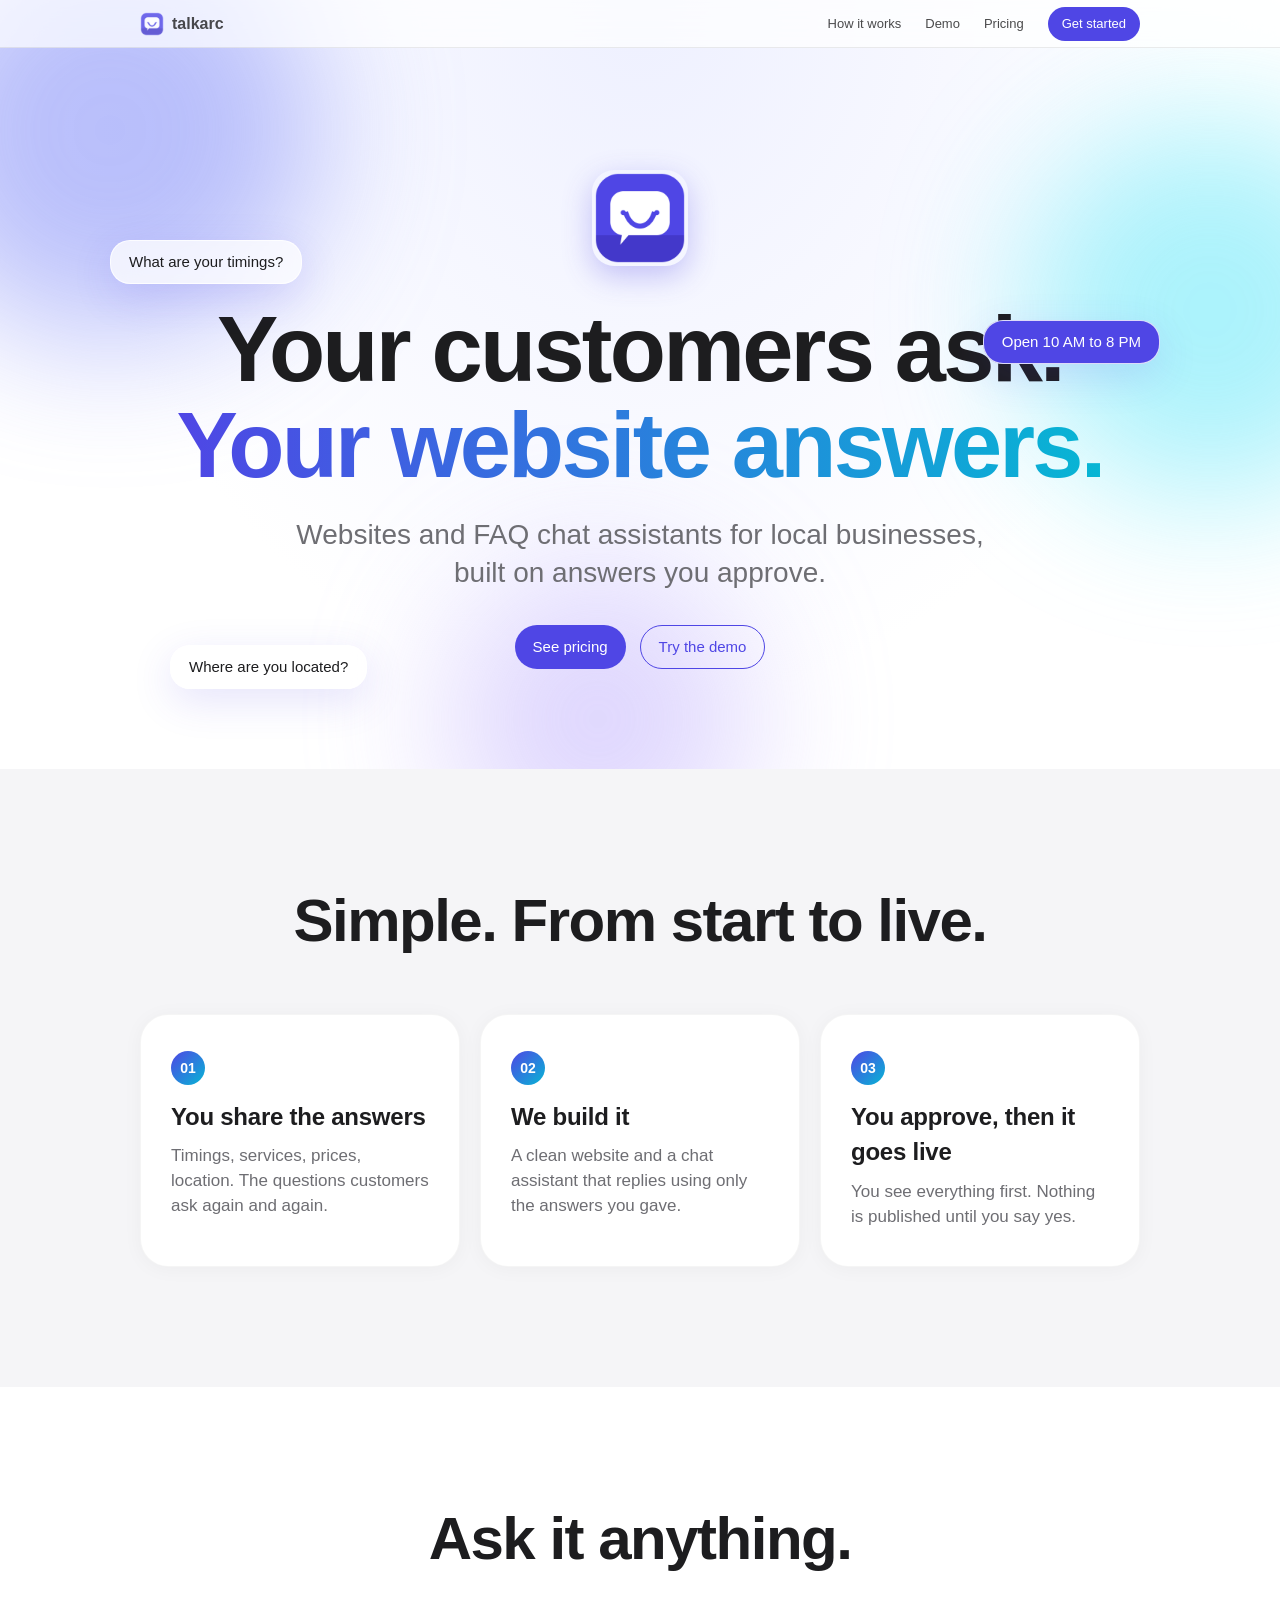
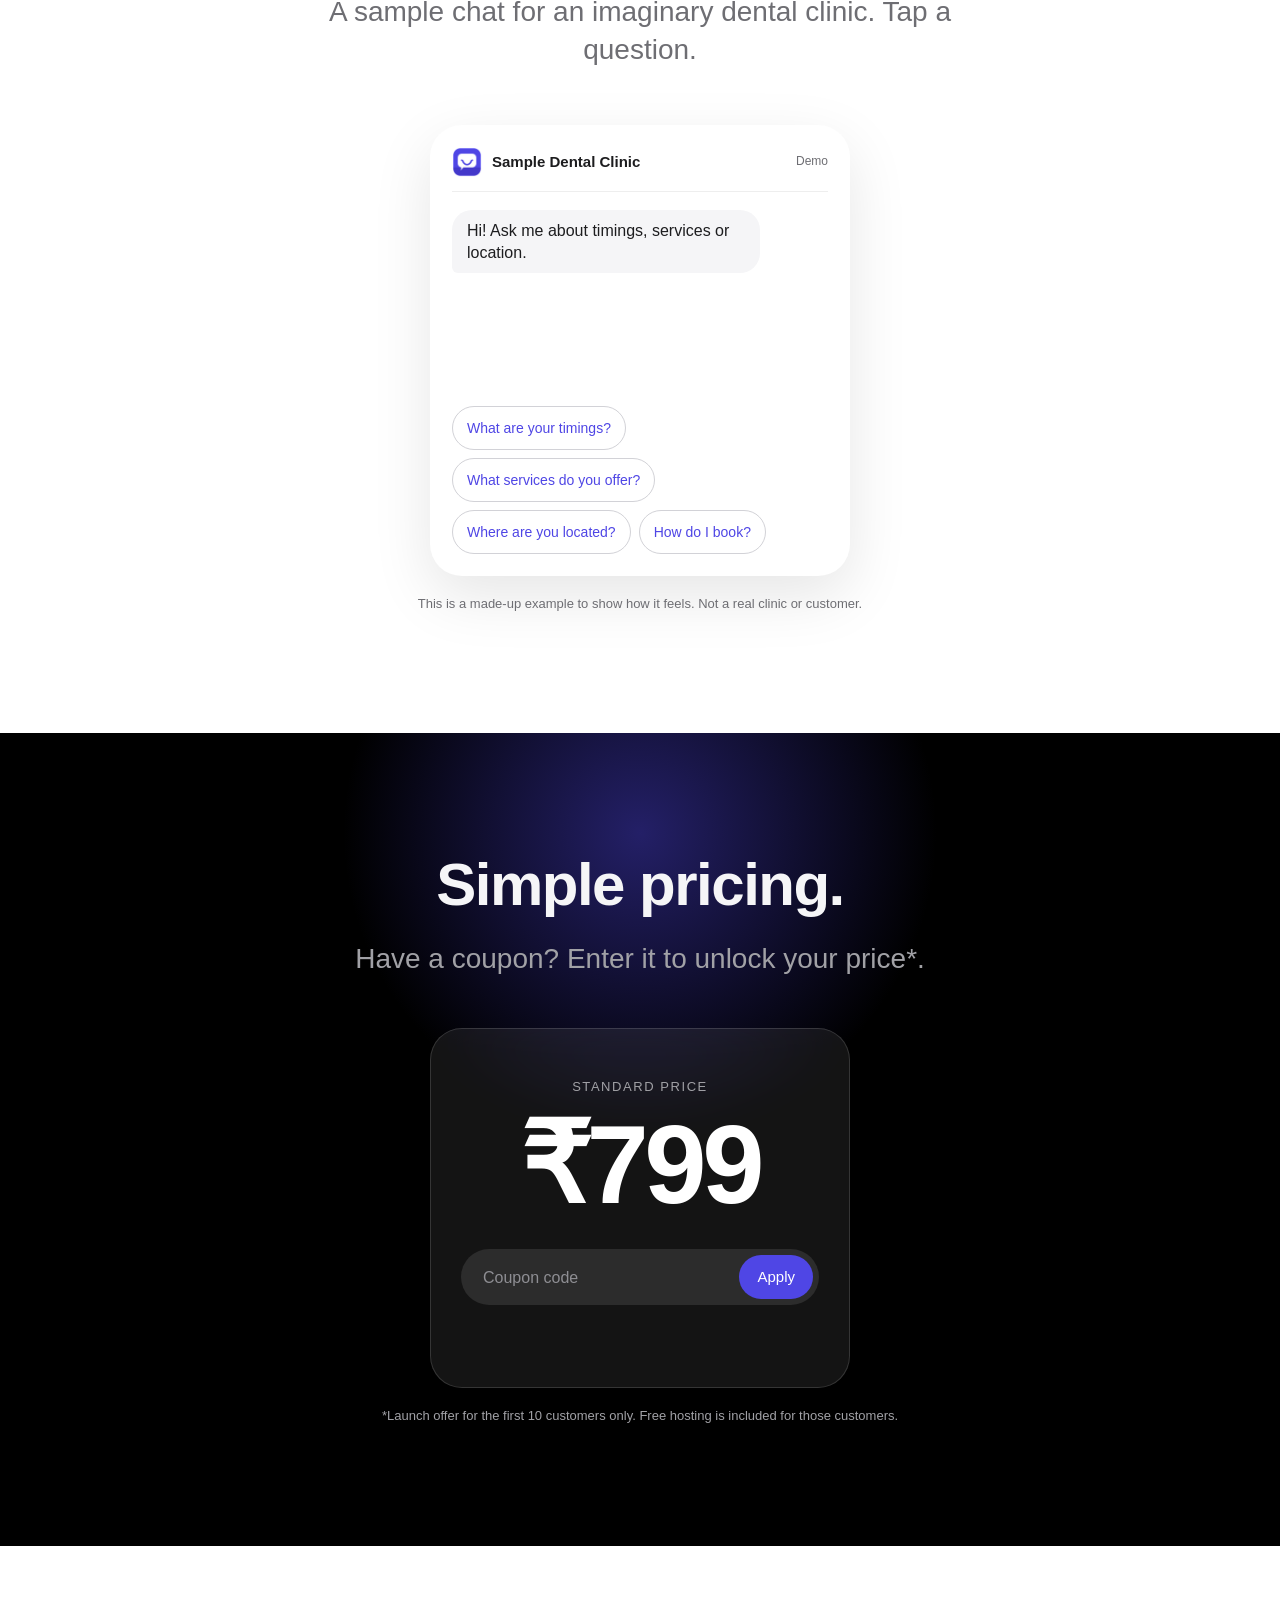
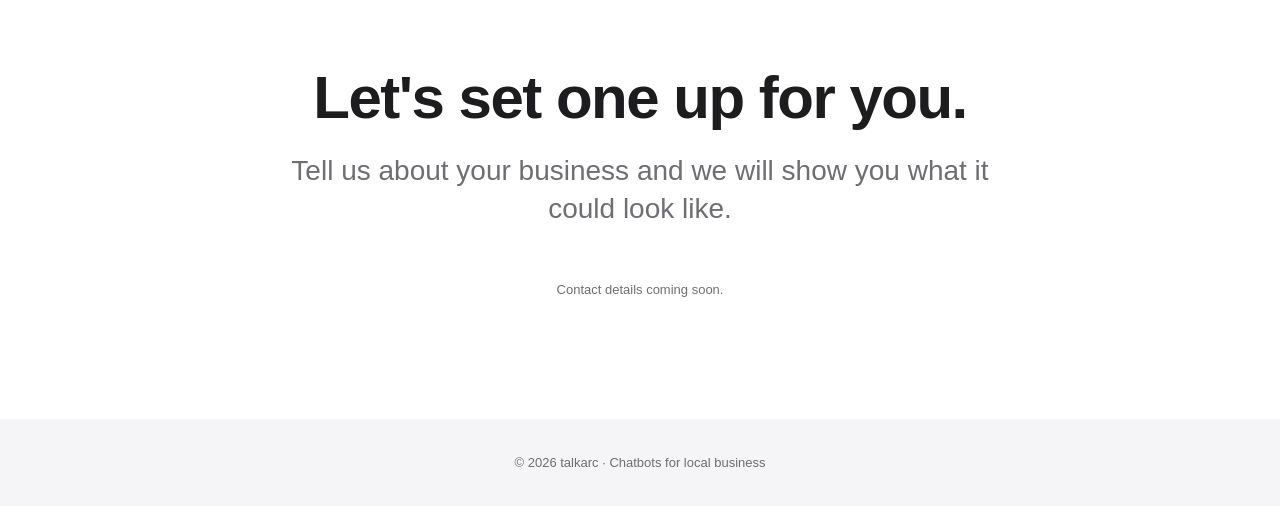
==== index.html @ 89580935 "Add files via upload" ====
<!doctype html>
<html lang="en"><head>
<meta charset="utf-8"><meta name="viewport" content="width=device-width,initial-scale=1,viewport-fit=cover">
<title>talkarc - Chatbots for local business</title>
<meta name="description" content="Websites and FAQ chat assistants for local businesses, built on answers you approve.">
<meta property="og:title" content="talkarc - Chatbots for local business"><meta property="og:description" content="Websites and FAQ chat assistants built on answers you approve."><meta property="og:image" content="https://ijaipandey.github.io/talkarc/og.png">
<link rel="icon" href="favicon.png"><link rel="apple-touch-icon" href="apple-touch-icon.png">
<link rel="stylesheet" href="style.css"><script src="config.js"></script>
</head><body>
<nav><a class="brand" href="#top"><img src="favicon.png" alt=""><span data-brand>talkarc</span></a>
<div class="links"><a href="#how">How it works</a><a href="#demo">Demo</a><a href="#pricing">Pricing</a><a class="pill" href="#contact">Get started</a></div></nav>
<section class="hero" id="top"><div class="blob b1"></div><div class="blob b2"></div><div class="blob b3"></div><div class="wrap">
<img class="mark" src="icon.png" alt="">
<h1>Your customers ask.<br><span class="grad">Your website answers.</span></h1>
<p class="sub">Websites and FAQ chat assistants for local businesses, built on answers you approve.</p>
<div class="cta"><a class="pill" href="#pricing">See pricing</a><a class="pill ghost" href="#demo">Try the demo</a></div>
<div class="float f1">What are your timings?</div><div class="float f2">Open 10 AM to 8 PM</div><div class="float f3">Where are you located?</div>
</div></section>
<section class="alt" id="how"><div class="wrap fade">
<h2>Simple. From start to live.</h2>
<div class="cards">
<div class="card"><div class="num">01</div><h3>You share the answers</h3><p>Timings, services, prices, location. The questions customers ask again and again.</p></div>
<div class="card"><div class="num">02</div><h3>We build it</h3><p>A clean website and a chat assistant that replies using only the answers you gave.</p></div>
<div class="card"><div class="num">03</div><h3>You approve, then it goes live</h3><p>You see everything first. Nothing is published until you say yes.</p></div>
</div></div></section>
<section id="demo"><div class="wrap fade">
<h2>Ask it anything.</h2>
<p class="sub">A sample chat for an imaginary dental clinic. Tap a question.</p>
<div class="chat"><div class="hd"><img src="favicon.png" alt=""><span>Sample Dental Clinic</span><small>Demo</small></div>
<div class="msgs" id="msgs"><div class="m b">Hi! Ask me about timings, services or location.</div></div>
<div class="qs" id="qs"></div></div>
<p class="note">This is a made-up example to show how it feels. Not a real clinic or customer.</p>
</div></section>
<section class="dark" id="pricing"><div class="wrap fade">
<h2>Simple pricing.</h2>
<p class="sub">Have a coupon? Enter it to unlock your price*.</p>
<div class="price glass"><div class="tag">Standard price</div><div class="was" id="was">&#8377;799</div>
<div class="now" id="now">&#8377;799</div>
<div class="badge" id="pbadge" hidden>Free hosting for the first 10 customers*</div>
<form id="cform" class="coupon"><input id="ccode" placeholder="Coupon code" autocomplete="off" autocapitalize="characters" aria-label="Coupon code"><button class="pill" type="submit">Apply</button></form>
<p class="cmsg" id="cmsg"></p></div>
<p class="note" id="terms"></p>
</div></section>
<section id="contact"><div class="wrap fade">
<h2>Let's set one up for you.</h2>
<p class="sub">Tell us about your business and we will show you what it could look like.</p>
<div class="cta"><a class="pill" id="cta" href="#contact">Get in touch</a></div>
<p class="note" id="cnote"></p>
</div></section>
<footer>© <span id="yr"></span> <span data-brand>talkarc</span> · <span id="tag"></span></footer>
<script>
const S=window.SITE;document.title=S.name+" - "+S.tagline;
document.querySelectorAll("[data-brand]").forEach(e=>e.textContent=S.name);
document.getElementById("tag").textContent=S.tagline;document.getElementById("yr").textContent=new Date().getFullYear();
const c=document.getElementById("cta");
if(S.contactHref){c.href=S.contactHref;c.textContent=S.contactLabel||"Get in touch";c.target="_blank";c.rel="noopener"}else{c.style.display="none";document.getElementById("cnote").textContent="Contact details coming soon."}
const QA=[["What are your timings?","We are open Monday to Saturday, 10 AM to 8 PM. Closed on Sundays."],["What services do you offer?","Check-ups, cleaning, fillings and root canal treatment."],["Where are you located?","Sample address, Navi Mumbai. Parking is available nearby."],["How do I book?","Call the clinic and we will fix a slot for you."]];
const m=document.getElementById("msgs"),q=document.getElementById("qs");
QA.forEach(([a,b])=>{const x=document.createElement("button");x.textContent=a;x.onclick=()=>{add(a,"u");setTimeout(()=>add(b,"b"),450)};q.appendChild(x)});
function add(t,k){const d=document.createElement("div");d.className="m "+k;d.textContent=t;m.appendChild(d)}
const money=n=>"\u20B9"+n;
document.getElementById("terms").textContent=S.terms;
document.getElementById("was").textContent=money(S.price);document.getElementById("now").textContent=money(S.price);
document.getElementById("cform").addEventListener("submit",e=>{e.preventDefault();
const v=document.getElementById("ccode").value.trim().toUpperCase(),msg=document.getElementById("cmsg"),card=document.querySelector(".price");
if(v&&v===S.coupon.toUpperCase()){card.classList.add("applied");document.getElementById("now").textContent=money(S.offerPrice);document.getElementById("pbadge").hidden=false;document.getElementById("was").style.display="block";msg.textContent="Coupon applied.";msg.className="cmsg ok"}
else{msg.textContent="That code does not look right.";msg.className="cmsg bad"}});
const io=new IntersectionObserver(es=>es.forEach(e=>e.isIntersecting&&e.target.classList.add("show")),{threshold:.15});
document.querySelectorAll(".fade").forEach(e=>io.observe(e));
</script></body></html>
---- style.css ----
:root{--bg:#fff;--alt:#f5f5f7;--ink:#1d1d1f;--mute:#6e6e73;--acc:#4f46e5;--line:#d2d2d7}
*{box-sizing:border-box;margin:0}
html{scroll-behavior:smooth}
body{font-family:-apple-system,BlinkMacSystemFont,"SF Pro Display","Segoe UI",Roboto,Helvetica,Arial,sans-serif;color:var(--ink);background:var(--bg);-webkit-font-smoothing:antialiased;line-height:1.47}
nav{position:fixed;top:0;left:0;right:0;z-index:10;height:48px;display:flex;align-items:center;justify-content:space-between;padding:0 max(20px,calc((100vw - 1000px)/2));background:rgba(255,255,255,.72);backdrop-filter:saturate(180%) blur(20px);-webkit-backdrop-filter:saturate(180%) blur(20px);border-bottom:1px solid rgba(0,0,0,.08);font-size:13px}
nav .brand{display:flex;align-items:center;gap:8px;font-weight:600;font-size:16px;color:var(--ink);text-decoration:none}
nav .brand img{width:24px;height:24px;border-radius:6px}
nav .links{display:flex;gap:24px;align-items:center}
nav a{color:var(--ink);text-decoration:none;opacity:.8}nav a:hover{opacity:1}
.pill{display:inline-block;background:var(--acc);color:#fff!important;opacity:1!important;padding:8px 18px;border-radius:980px;font-size:15px;text-decoration:none}
nav .pill{padding:5px 12px;font-size:12px}
.pill.ghost{background:transparent;color:var(--acc)!important;border:1px solid var(--acc)}
section{padding:120px 22px;text-align:center}
section.alt{background:var(--alt)}
.wrap{max-width:1000px;margin:0 auto}
.hero{padding-top:170px;padding-bottom:100px}
.hero img.mark{width:96px;height:96px;border-radius:22px;margin-bottom:28px;box-shadow:0 10px 30px rgba(79,70,229,.3)}
h1{font-size:clamp(44px,9vw,92px);line-height:1.05;letter-spacing:-.03em;font-weight:700}
h2{font-size:clamp(34px,6vw,60px);line-height:1.08;letter-spacing:-.025em;font-weight:700}
.sub{font-size:clamp(19px,3vw,28px);color:var(--mute);max-width:720px;margin:22px auto 0;line-height:1.35;font-weight:400}
.cta{margin-top:34px;display:flex;gap:14px;justify-content:center;flex-wrap:wrap}
.grad{background:linear-gradient(90deg,#4f46e5,#06b6d4);-webkit-background-clip:text;background-clip:text;color:transparent}
.cards{display:grid;grid-template-columns:repeat(auto-fit,minmax(260px,1fr));gap:20px;margin-top:60px;text-align:left}
.card{background:#fff;border-radius:28px;padding:36px 30px;box-shadow:0 2px 20px rgba(0,0,0,.04)}
.alt .card{background:#fff}
.card h3{font-size:24px;letter-spacing:-.01em;margin-bottom:10px}
.card p{color:var(--mute);font-size:17px}
.num{font-size:15px;font-weight:600;color:var(--acc);margin-bottom:14px}
.chat{max-width:420px;margin:56px auto 0;background:#fff;border-radius:32px;padding:22px;box-shadow:0 20px 60px rgba(0,0,0,.1);text-align:left}
.chat .hd{display:flex;align-items:center;gap:10px;padding-bottom:14px;border-bottom:1px solid #eee;font-weight:600;font-size:15px}
.chat .hd img{width:30px;border-radius:8px}
.chat .hd small{margin-left:auto;font-weight:500;color:var(--mute);font-size:12px}
.msgs{display:flex;flex-direction:column;gap:10px;padding:18px 0 4px;min-height:200px}
.m{max-width:82%;padding:10px 15px;border-radius:20px;font-size:16px;line-height:1.35;animation:in .35s ease}
.m.u{align-self:flex-end;background:var(--acc);color:#fff;border-bottom-right-radius:6px}
.m.b{align-self:flex-start;background:var(--alt);border-bottom-left-radius:6px}
@keyframes in{from{opacity:0;transform:translateY(8px)}to{opacity:1}}
.qs{display:flex;flex-wrap:wrap;gap:8px;margin-top:14px}
.qs button{font:inherit;font-size:14px;background:#fff;border:1px solid var(--line);color:var(--acc);padding:7px 14px;border-radius:980px;cursor:pointer}
.qs button:hover{background:var(--alt)}
.note{font-size:13px;color:var(--mute);margin-top:18px}
.list{max-width:640px;margin:48px auto 0;text-align:left;font-size:21px;list-style:none;padding:0}
.list li{padding:18px 0;border-bottom:1px solid var(--line);display:flex;gap:14px}
.list li:before{content:"✓";color:var(--acc);font-weight:700}
footer{background:var(--alt);padding:34px 22px;text-align:center;color:var(--mute);font-size:13px}
.fade{opacity:0;transform:translateY(24px);transition:opacity .8s,transform .8s}
.fade.show{opacity:1;transform:none}
@media(max-width:640px){section{padding:84px 20px}nav .links a:not(.pill){display:none}.hero{padding-top:130px}.sub{font-size:19px}}
@media(prefers-reduced-motion:reduce){.fade{opacity:1;transform:none;transition:none}.m{animation:none}}
.price{max-width:420px;margin:50px auto 0;background:var(--alt);border-radius:32px;padding:48px 30px}
.price .was{font-size:28px;color:var(--mute);text-decoration:line-through}
.price .now{font-size:clamp(72px,16vw,112px);font-weight:700;letter-spacing:-.04em;line-height:1.05}
.price .badge{display:inline-block;margin-top:22px;background:#fff;color:var(--acc);font-weight:600;font-size:16px;padding:10px 18px;border-radius:980px}

.hero{position:relative;overflow:hidden;background:radial-gradient(ellipse at top,#eef0ff 0%,#fff 65%)}
.hero .wrap{position:relative;z-index:2}
.blob{position:absolute;border-radius:50%;filter:blur(70px);opacity:.55;z-index:1;animation:drift 14s ease-in-out infinite alternate}
.b1{width:420px;height:420px;background:#818cf8;top:-80px;left:-100px}
.b2{width:380px;height:380px;background:#67e8f9;top:120px;right:-120px;animation-delay:-5s}
.b3{width:300px;height:300px;background:#c4b5fd;bottom:-100px;left:35%;animation-delay:-9s}
@keyframes drift{to{transform:translate(40px,30px) scale(1.1)}}
.eyebrow{font-size:17px;font-weight:600;color:var(--acc);margin-bottom:14px;letter-spacing:.01em}
.hero img.mark{animation:bob 4s ease-in-out infinite}
@keyframes bob{50%{transform:translateY(-8px)}}
.float{position:absolute;background:rgba(255,255,255,.75);backdrop-filter:blur(14px);-webkit-backdrop-filter:blur(14px);border:1px solid rgba(255,255,255,.8);box-shadow:0 12px 40px rgba(79,70,229,.15);padding:10px 18px;border-radius:20px;font-size:15px;animation:bob 5s ease-in-out infinite}
.f1{left:-30px;top:70px}.f2{right:-20px;top:150px;background:var(--acc);color:#fff;animation-delay:-2s}.f3{left:30px;bottom:-20px;animation-delay:-3s}
.card{border:1px solid rgba(0,0,0,.04);transition:transform .4s,box-shadow .4s}
.card:hover{transform:translateY(-6px);box-shadow:0 24px 60px rgba(79,70,229,.14)}
.num{display:inline-flex;width:34px;height:34px;align-items:center;justify-content:center;background:linear-gradient(135deg,#4f46e5,#06b6d4);color:#fff;border-radius:50%;font-size:14px}
section.dark{background:#000;color:#f5f5f7;position:relative;overflow:hidden}
section.dark:before{content:"";position:absolute;width:600px;height:600px;border-radius:50%;background:radial-gradient(#4f46e5,transparent 70%);opacity:.45;top:-200px;left:50%;transform:translateX(-50%)}
section.dark .wrap{position:relative}
section.dark .sub,section.dark .note{color:#a1a1a6}
.glass{background:rgba(255,255,255,.08)!important;border:1px solid rgba(255,255,255,.14);backdrop-filter:blur(24px);-webkit-backdrop-filter:blur(24px)}
.price .tag{font-size:13px;letter-spacing:.12em;text-transform:uppercase;color:#a1a1a6;margin-bottom:10px}
.price .was{color:#a1a1a6;text-decoration:none;font-size:clamp(72px,16vw,112px);font-weight:700;letter-spacing:-.04em;line-height:1.05;display:none}
.price .now{color:#fff;font-size:clamp(72px,16vw,112px);font-weight:700;letter-spacing:-.04em;line-height:1.05}
.price.applied .was{display:block!important;font-size:26px;text-decoration:line-through;letter-spacing:0;font-weight:400}
.price.applied .tag{display:none}
.price .badge{background:rgba(103,232,249,.15);color:#67e8f9}
.coupon{display:flex;gap:8px;margin-top:26px;background:rgba(255,255,255,.1);border-radius:980px;padding:6px}
.coupon input{flex:1;min-width:0;background:transparent;border:0;color:#fff;font:inherit;font-size:17px;padding:0 16px;outline:0;text-transform:uppercase;letter-spacing:.08em}
.coupon input::placeholder{color:#8e8e93;letter-spacing:0;text-transform:none}
.coupon .pill{border:0;cursor:pointer;font:inherit;font-size:15px}
.cmsg{min-height:22px;margin-top:12px;font-size:14px}.cmsg.ok{color:#67e8f9}.cmsg.bad{color:#ff8a80}
.list li{background:#fff;border-radius:18px;padding:18px 22px;margin-bottom:12px;border:0;box-shadow:0 2px 16px rgba(0,0,0,.04)}
@media(max-width:900px){.f1,.f2,.f3{display:none}.b1{width:260px;height:260px}.b2{width:240px;height:240px}}
@media(prefers-reduced-motion:reduce){.blob,.float,.hero img.mark{animation:none}}
[hidden]{display:none!important}

html,body{overflow-x:hidden}
.pill,.qs button,.coupon .pill{min-height:44px;display:inline-flex;align-items:center;justify-content:center}
.coupon input{min-height:44px;font-size:16px}
@media(max-width:640px){
section{padding:64px 18px}
.hero{padding-top:104px;padding-bottom:64px}
.hero img.mark{width:72px;height:72px;border-radius:17px;margin-bottom:20px}
h1{font-size:clamp(38px,11.5vw,52px)}
h2{font-size:clamp(30px,8.5vw,40px)}
.sub{font-size:18px;margin-top:14px}
.cta{margin-top:24px}
.cta .pill{flex:1 1 140px}
.cards{margin-top:32px;gap:14px}
.card{padding:24px 22px;border-radius:24px}
.card h3{font-size:21px}.card p{font-size:16px}
.chat{margin-top:32px;padding:18px;border-radius:26px}
.qs button{font-size:15px;padding:8px 16px}
.price{margin-top:30px;padding:32px 20px}
.price .badge{font-size:15px;padding:10px 16px}
footer{padding:26px 18px calc(26px + env(safe-area-inset-bottom))}
}nav .pill{min-height:34px;padding:0 14px;font-size:13px}
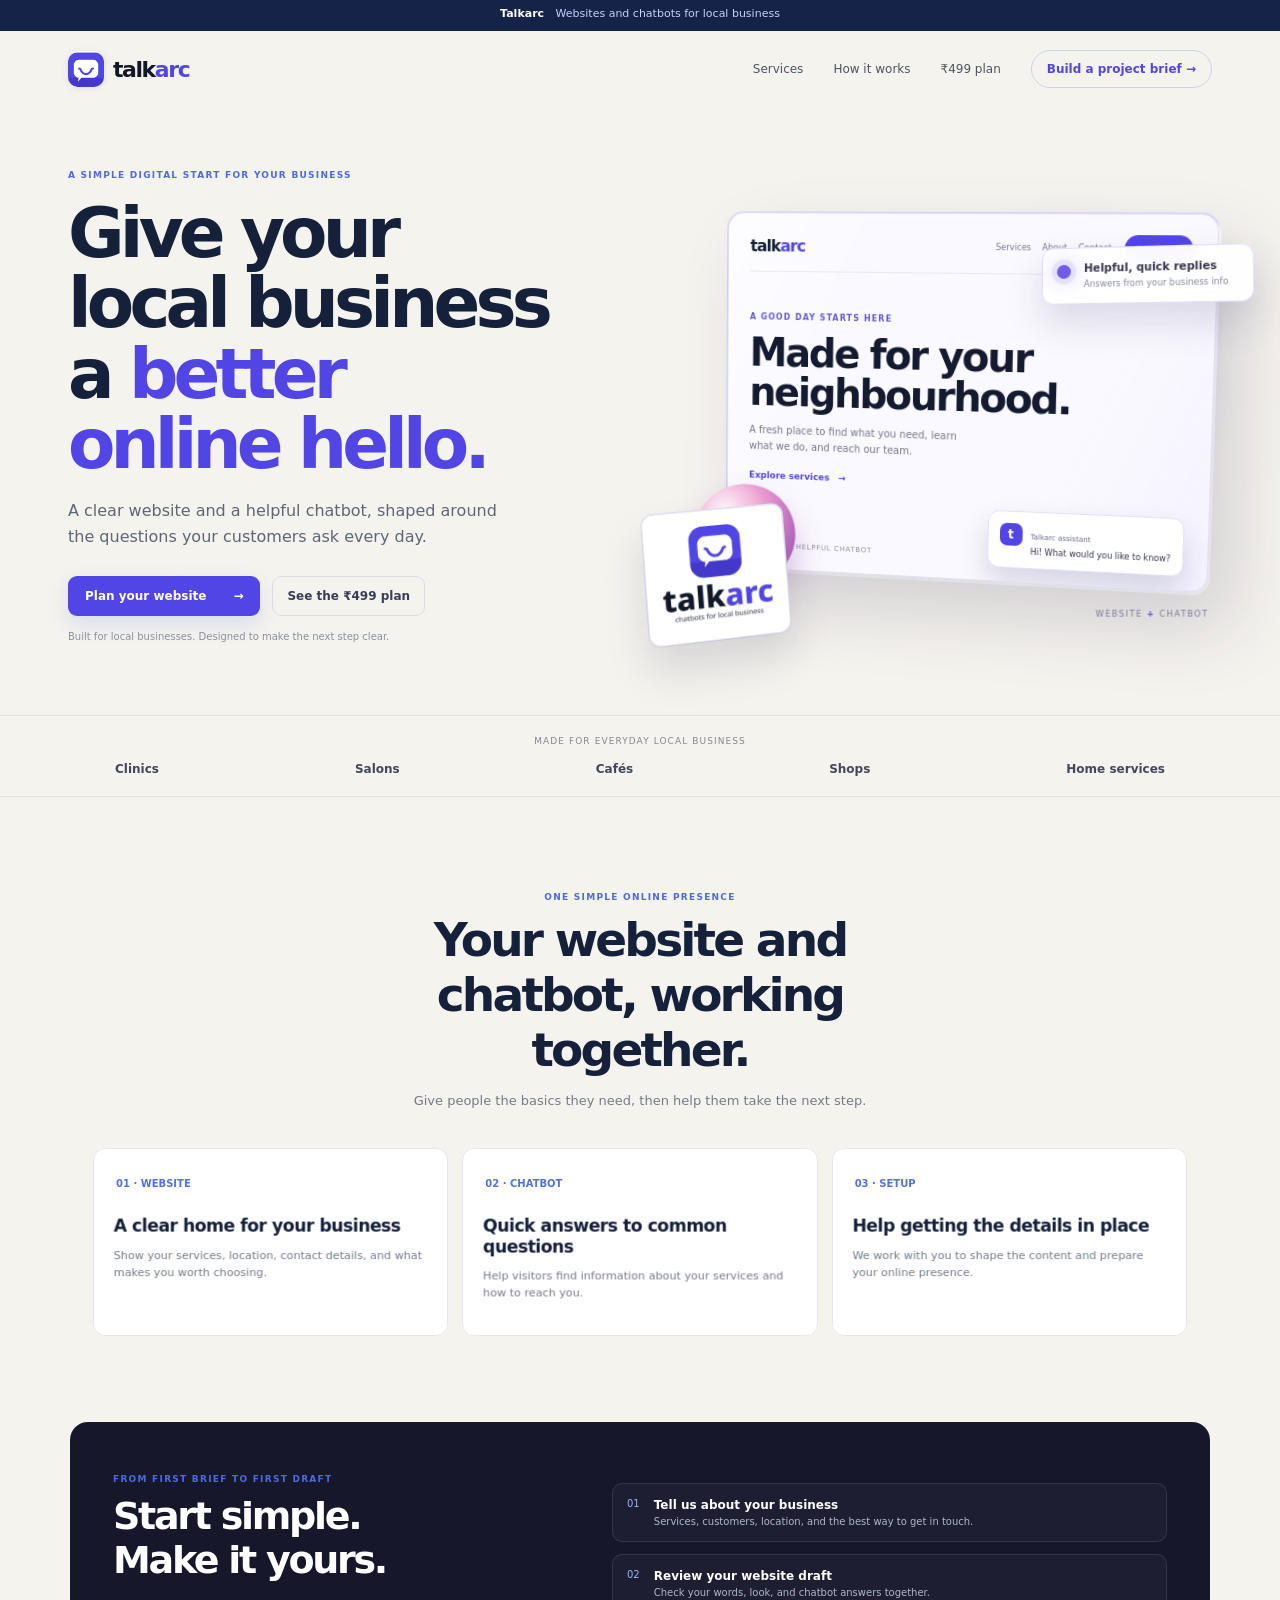
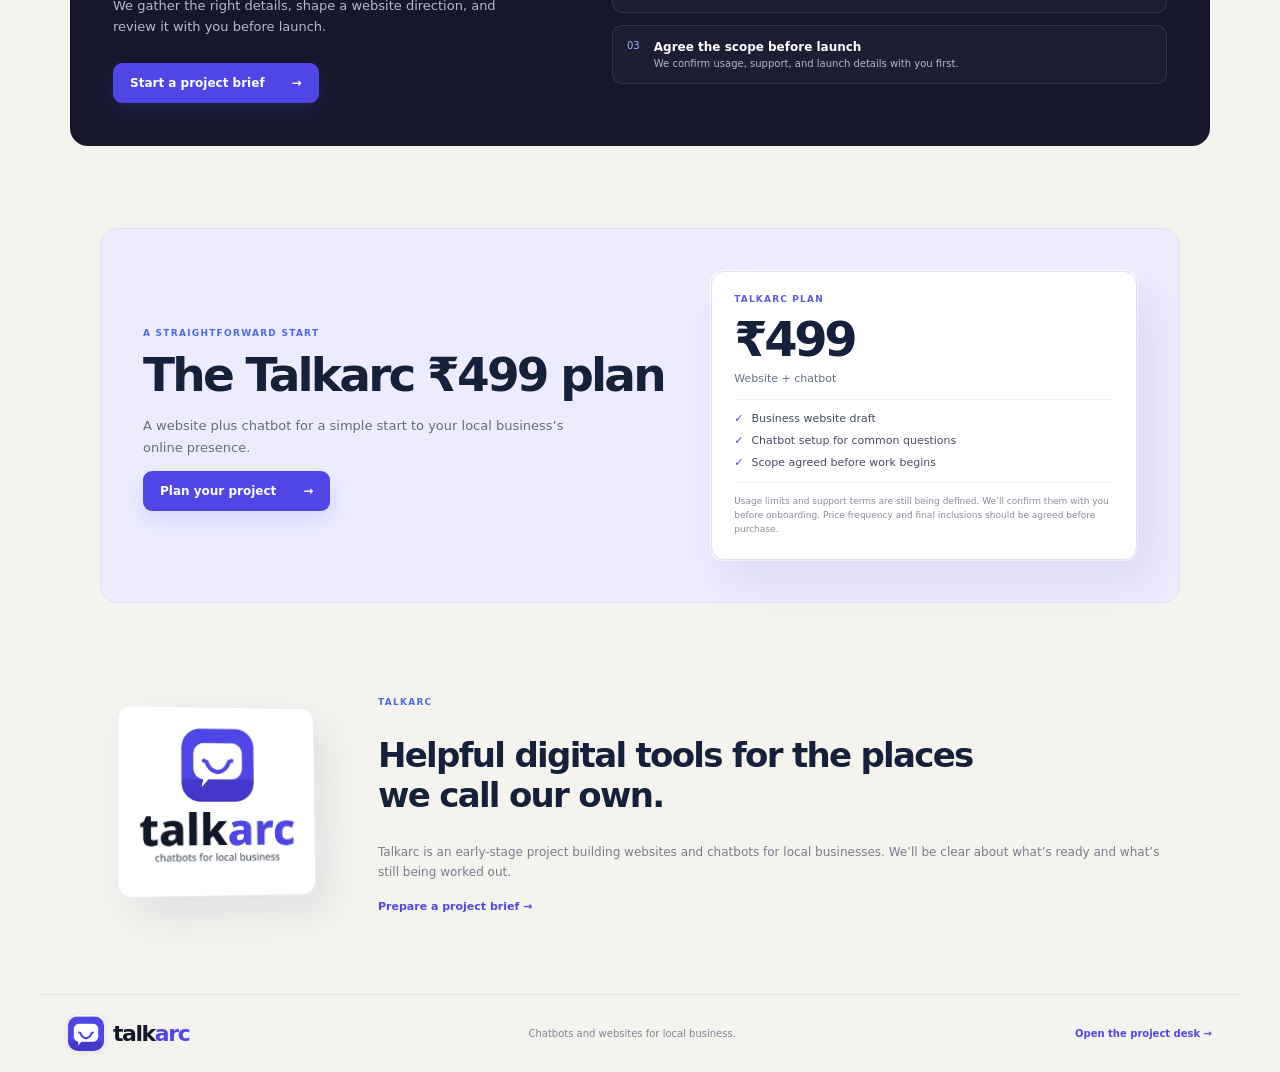
==== commit dd4df839: "Add files via upload" ====
--- a/index.html
+++ b/index.html
@@ -1,70 +1,11 @@
 <!doctype html>
-<html lang="en"><head>
-<meta charset="utf-8"><meta name="viewport" content="width=device-width,initial-scale=1,viewport-fit=cover">
-<title>talkarc - Chatbots for local business</title>
-<meta name="description" content="Websites and FAQ chat assistants for local businesses, built on answers you approve.">
-<meta property="og:title" content="talkarc - Chatbots for local business"><meta property="og:description" content="Websites and FAQ chat assistants built on answers you approve."><meta property="og:image" content="https://ijaipandey.github.io/talkarc/og.png">
-<link rel="icon" href="favicon.png"><link rel="apple-touch-icon" href="apple-touch-icon.png">
-<link rel="stylesheet" href="style.css"><script src="config.js"></script>
-</head><body>
-<nav><a class="brand" href="#top"><img src="favicon.png" alt=""><span data-brand>talkarc</span></a>
-<div class="links"><a href="#how">How it works</a><a href="#demo">Demo</a><a href="#pricing">Pricing</a><a class="pill" href="#contact">Get started</a></div></nav>
-<section class="hero" id="top"><div class="blob b1"></div><div class="blob b2"></div><div class="blob b3"></div><div class="wrap">
-<img class="mark" src="icon.png" alt="">
-<h1>Your customers ask.<br><span class="grad">Your website answers.</span></h1>
-<p class="sub">Websites and FAQ chat assistants for local businesses, built on answers you approve.</p>
-<div class="cta"><a class="pill" href="#pricing">See pricing</a><a class="pill ghost" href="#demo">Try the demo</a></div>
-<div class="float f1">What are your timings?</div><div class="float f2">Open 10 AM to 8 PM</div><div class="float f3">Where are you located?</div>
-</div></section>
-<section class="alt" id="how"><div class="wrap fade">
-<h2>Simple. From start to live.</h2>
-<div class="cards">
-<div class="card"><div class="num">01</div><h3>You share the answers</h3><p>Timings, services, prices, location. The questions customers ask again and again.</p></div>
-<div class="card"><div class="num">02</div><h3>We build it</h3><p>A clean website and a chat assistant that replies using only the answers you gave.</p></div>
-<div class="card"><div class="num">03</div><h3>You approve, then it goes live</h3><p>You see everything first. Nothing is published until you say yes.</p></div>
-</div></div></section>
-<section id="demo"><div class="wrap fade">
-<h2>Ask it anything.</h2>
-<p class="sub">A sample chat for an imaginary dental clinic. Tap a question.</p>
-<div class="chat"><div class="hd"><img src="favicon.png" alt=""><span>Sample Dental Clinic</span><small>Demo</small></div>
-<div class="msgs" id="msgs"><div class="m b">Hi! Ask me about timings, services or location.</div></div>
-<div class="qs" id="qs"></div></div>
-<p class="note">This is a made-up example to show how it feels. Not a real clinic or customer.</p>
-</div></section>
-<section class="dark" id="pricing"><div class="wrap fade">
-<h2>Simple pricing.</h2>
-<p class="sub">Have a coupon? Enter it to unlock your price*.</p>
-<div class="price glass"><div class="tag">Standard price</div><div class="was" id="was">&#8377;799</div>
-<div class="now" id="now">&#8377;799</div>
-<div class="badge" id="pbadge" hidden>Free hosting for the first 10 customers*</div>
-<form id="cform" class="coupon"><input id="ccode" placeholder="Coupon code" autocomplete="off" autocapitalize="characters" aria-label="Coupon code"><button class="pill" type="submit">Apply</button></form>
-<p class="cmsg" id="cmsg"></p></div>
-<p class="note" id="terms"></p>
-</div></section>
-<section id="contact"><div class="wrap fade">
-<h2>Let's set one up for you.</h2>
-<p class="sub">Tell us about your business and we will show you what it could look like.</p>
-<div class="cta"><a class="pill" id="cta" href="#contact">Get in touch</a></div>
-<p class="note" id="cnote"></p>
-</div></section>
-<footer>© <span id="yr"></span> <span data-brand>talkarc</span> · <span id="tag"></span></footer>
-<script>
-const S=window.SITE;document.title=S.name+" - "+S.tagline;
-document.querySelectorAll("[data-brand]").forEach(e=>e.textContent=S.name);
-document.getElementById("tag").textContent=S.tagline;document.getElementById("yr").textContent=new Date().getFullYear();
-const c=document.getElementById("cta");
-if(S.contactHref){c.href=S.contactHref;c.textContent=S.contactLabel||"Get in touch";c.target="_blank";c.rel="noopener"}else{c.style.display="none";document.getElementById("cnote").textContent="Contact details coming soon."}
-const QA=[["What are your timings?","We are open Monday to Saturday, 10 AM to 8 PM. Closed on Sundays."],["What services do you offer?","Check-ups, cleaning, fillings and root canal treatment."],["Where are you located?","Sample address, Navi Mumbai. Parking is available nearby."],["How do I book?","Call the clinic and we will fix a slot for you."]];
-const m=document.getElementById("msgs"),q=document.getElementById("qs");
-QA.forEach(([a,b])=>{const x=document.createElement("button");x.textContent=a;x.onclick=()=>{add(a,"u");setTimeout(()=>add(b,"b"),450)};q.appendChild(x)});
-function add(t,k){const d=document.createElement("div");d.className="m "+k;d.textContent=t;m.appendChild(d)}
-const money=n=>"\u20B9"+n;
-document.getElementById("terms").textContent=S.terms;
-document.getElementById("was").textContent=money(S.price);document.getElementById("now").textContent=money(S.price);
-document.getElementById("cform").addEventListener("submit",e=>{e.preventDefault();
-const v=document.getElementById("ccode").value.trim().toUpperCase(),msg=document.getElementById("cmsg"),card=document.querySelector(".price");
-if(v&&v===S.coupon.toUpperCase()){card.classList.add("applied");document.getElementById("now").textContent=money(S.offerPrice);document.getElementById("pbadge").hidden=false;document.getElementById("was").style.display="block";msg.textContent="Coupon applied.";msg.className="cmsg ok"}
-else{msg.textContent="That code does not look right.";msg.className="cmsg bad"}});
-const io=new IntersectionObserver(es=>es.forEach(e=>e.isIntersecting&&e.target.classList.add("show")),{threshold:.15});
-document.querySelectorAll(".fade").forEach(e=>io.observe(e));
-</script></body></html>
+<html lang="en"><head><meta charset="utf-8"><meta name="viewport" content="width=device-width,initial-scale=1"><title>Talkarc — Websites and chatbots for local business</title><meta name="description" content="Simple websites and helpful chatbots for local businesses. Explore the Talkarc ₹499 plan and start a project brief."><link rel="icon" href="assets/talkarc-logo.png" type="image/png"><link rel="stylesheet" href="assets/creative.css"><link rel="stylesheet" href="assets/agency.css"><link rel="stylesheet" href="assets/talkarc.css"><link rel="stylesheet" href="assets/talkarc-3d.css"></head>
+<body class="agency-site talkarc-site"><div class="agency-preview-note"><strong>Talkarc</strong><span> Websites and chatbots for local business</span></div>
+<header class="agency-nav"><a class="talkarc-brand" href="/"><span class="talkarc-icon" aria-hidden="true"></span><span>talk<span>arc</span></span></a><nav><a href="#services">Services</a><a href="#how">How it works</a><a href="#plan">₹499 plan</a><a class="agency-nav-cta" href="agency.html">Build a project brief <span>→</span></a></nav></header>
+<main><section class="agency-hero talkarc-hero"><div class="agency-hero-copy" data-reveal><p class="eyebrow">A SIMPLE DIGITAL START FOR YOUR BUSINESS</p><h1>Give your local business a <span>better online hello.</span></h1><p class="agency-lead">A clear website and a helpful chatbot, shaped around the questions your customers ask every day.</p><div class="agency-actions"><a class="button-primary" href="agency.html">Plan your website <span>→</span></a><a class="button-quiet" href="#plan">See the ₹499 plan</a></div><p class="agency-honesty">Built for local businesses. Designed to make the next step clear.</p></div><div class="talkarc-hero-art" data-tilt-stage><span class="depth-disc disc-one" aria-hidden="true"></span><span class="depth-disc disc-two" aria-hidden="true"></span><span class="depth-ring" aria-hidden="true"></span><div class="hero-business-card" data-tilt><div class="hero-card-head"><span class="mini-brand">talk<span>arc</span></span><span class="hero-menu">Services　 About　 Contact</span><button>Get in touch</button></div><span class="hero-card-kicker">A GOOD DAY STARTS HERE</span><h2>Made for your<br>neighbourhood.</h2><p>A fresh place to find what you need, learn what we do, and reach our team.</p><a>Explore services　→</a><div class="sample-chat"><div class="chat-avatar">t</div><div><small>Talkarc assistant</small><p>Hi! What would you like to know?</p></div></div><span class="hero-card-caption">WEBSITE + HELPFUL CHATBOT</span></div><div class="talkarc-full-lockup" data-tilt><img src="assets/talkarc-logo.png" alt="Talkarc — chatbots for local business"></div><div class="floating-reply" aria-hidden="true"><span class="reply-glow"></span><b>Helpful, quick replies</b><small>Answers from your business info</small></div><div class="hero-depth-label" aria-hidden="true">WEBSITE <span>+</span> CHATBOT</div></div></section>
+<section class="agency-proof talkarc-categories"><span>MADE FOR EVERYDAY LOCAL BUSINESS</span><div><b>Clinics</b><b>Salons</b><b>Cafés</b><b>Shops</b><b>Home services</b></div></section>
+<section class="agency-services" id="services"><div class="agency-section-head" data-reveal><p class="eyebrow">ONE SIMPLE ONLINE PRESENCE</p><h2>Your website and chatbot, working together.</h2><p>Give people the basics they need, then help them take the next step.</p></div><div class="agency-service-grid talkarc-service-grid"><article data-reveal><span class="service-number">01 · WEBSITE</span><h3>A clear home for your business</h3><p>Show your services, location, contact details, and what makes you worth choosing.</p></article><article data-reveal><span class="service-number">02 · CHATBOT</span><h3>Quick answers to common questions</h3><p>Help visitors find information about your services and how to reach you.</p></article><article data-reveal><span class="service-number">03 · SETUP</span><h3>Help getting the details in place</h3><p>We work with you to shape the content and prepare your online presence.</p></article></div></section>
+<section class="agency-process talkarc-process" id="how"><div data-reveal><p class="eyebrow">FROM FIRST BRIEF TO FIRST DRAFT</p><h2>Start simple.<br>Make it yours.</h2><p>We gather the right details, shape a website direction, and review it with you before launch.</p><a class="button-primary" href="agency.html">Start a project brief <span>→</span></a></div><ol><li data-reveal><span>01</span><div><b>Tell us about your business</b><small>Services, customers, location, and the best way to get in touch.</small></div></li><li data-reveal><span>02</span><div><b>Review your website draft</b><small>Check your words, look, and chatbot answers together.</small></div></li><li data-reveal><span>03</span><div><b>Agree the scope before launch</b><small>We confirm usage, support, and launch details with you first.</small></div></li></ol></section>
+<section class="talkarc-plan" id="plan"><div data-reveal><p class="eyebrow">A STRAIGHTFORWARD START</p><h2>The Talkarc ₹499 plan</h2><p>A website plus chatbot for a simple start to your local business’s online presence.</p><a class="button-primary" href="agency.html">Plan your project <span>→</span></a></div><div class="plan-card" data-reveal><span class="plan-label">TALKARC PLAN</span><strong>₹499</strong><span class="plan-desc">Website + chatbot</span><ul><li>Business website draft</li><li>Chatbot setup for common questions</li><li>Scope agreed before work begins</li></ul><small>Usage limits and support terms are still being defined. We’ll confirm them with you before onboarding. Price frequency and final inclusions should be agreed before purchase.</small></div></section>
+<section class="talkarc-about" data-reveal><div class="talkarc-logo-large"><img src="assets/talkarc-logo.png" alt="Talkarc — chatbots for local business"></div><div><p class="eyebrow">TALKARC</p><h2>Helpful digital tools for the places we call our own.</h2><p>Talkarc is an early-stage project building websites and chatbots for local businesses. We’ll be clear about what’s ready and what’s still being worked out.</p><a href="agency.html">Prepare a project brief →</a></div></section>
+</main><footer class="agency-footer talkarc-footer"><a class="talkarc-brand" href="/"><span class="talkarc-icon" aria-hidden="true"></span><span>talk<span>arc</span></span></a><span>Chatbots and websites for local business.</span><a href="agency.html">Open the project desk →</a></footer><script src="assets/talkarc-3d.js"></script></body></html>
--- a/assets/creative.css
+++ b/assets/creative.css
@@ -0,0 +1,6 @@
+:root{--ink:#f7f8ff;--muted:#a8b1c8;--blue:#4169ff;--deep:#080d1c;--panel:#10182c;--line:rgba(190,205,255,.13)}
+body.creative-site,body.creative-studio{margin:0;overflow-x:clip;background:var(--deep);color:var(--ink);font-family:Inter,ui-sans-serif,system-ui,-apple-system,"Segoe UI",sans-serif}body.creative-site{background:radial-gradient(ellipse at 78% 14%,#162556 0,transparent 37%),#080d1c}.creative-site *,body.creative-studio *{box-sizing:border-box}.creative-site a,.creative-studio a{color:inherit;text-decoration:none}.local-preview-notice{min-height:30px;padding:7px 18px;text-align:center;background:#121d3b;color:#b9c7f4;font-size:12px}.local-preview-notice strong{color:#fff;margin-right:5px}.creative-nav,.studio-topbar{height:72px;max-width:1240px;margin:auto;padding:0 28px;display:flex;align-items:center;gap:34px}.creative-brand{display:inline-flex;align-items:center;gap:10px;font-weight:750;font-size:17px;letter-spacing:-.03em}.creative-brand img{width:29px;height:29px;object-fit:contain}.creative-nav-links{display:flex;align-items:center;gap:28px;margin-left:auto;color:#c8cee0;font-size:13px}.creative-nav-links a:hover,.studio-topbar nav a:hover{color:#fff}.nav-cta,.studio-top-cta{padding:11px 17px;border-radius:999px;background:#4169ff;color:#fff!important;font-weight:650}.creative-nav-toggle{display:none}.campaign-hero{max-width:1240px;margin:0 auto;padding:75px 28px 40px;min-height:570px;display:grid;grid-template-columns:.9fr 1.1fr;gap:48px;align-items:center}.hero-copy{max-width:520px}.eyebrow{color:#7f9cff;text-transform:uppercase;letter-spacing:.16em;font-size:10px;font-weight:750}.hero-copy h1{font-size:clamp(52px,6vw,78px);line-height:.98;letter-spacing:-.065em;margin:20px 0}.hero-lead{font-size:17px;line-height:1.65;color:#b7c0d4;max-width:445px}.hero-actions{display:flex;gap:13px;margin:27px 0 16px}.button-primary{border:0;border-radius:10px;padding:13px 19px;background:linear-gradient(125deg,#5b7aff,#3659ed);color:white;font-size:13px;font-weight:700;cursor:pointer;box-shadow:0 10px 32px #3157ec33}.button-primary span{padding-left:12px}.button-quiet,.outline-action{border:1px solid var(--line);border-radius:10px;background:transparent;color:#ecf0ff;padding:12px 17px;font-weight:600;font-size:12px;cursor:pointer}.hero-note,.local-hint{font-size:11px;color:#828da8}.hero-mosaic{height:430px;display:grid;grid-template-columns:1.08fr .86fr 1fr;grid-template-rows:1fr .8fr;gap:11px;transform:rotate(-2deg)}.mosaic-tile{position:relative;overflow:hidden;border-radius:15px;background:#19264d}.mosaic-tile img{width:100%;height:100%;object-fit:cover;display:block;filter:saturate(.88)}.tile-portrait{grid-row:1/3}.tile-product{grid-column:2;grid-row:1}.tile-night{grid-column:3;grid-row:1}.tile-headphones{grid-column:2;grid-row:2}.tile-audio{grid-column:3;grid-row:2}.tile-cta{position:absolute;right:12px;bottom:12px;background:#0b1226dd;border:1px solid #ffffff22;padding:13px 16px;border-radius:12px;backdrop-filter:blur(12px)}.tile-cta-kicker{font-size:9px;color:#aebff8;text-transform:uppercase;letter-spacing:.12em}.tile-cta strong{display:block;margin-top:5px;font-size:13px}.format-rail{border-block:1px solid var(--line);max-width:1184px;margin:0 auto 70px;padding:19px 24px;display:flex;justify-content:center;gap:72px;color:#d1d8ee}.format-label{font-size:13px}.format-label span{color:#819cff;margin-right:8px}.section-intro{max-width:670px;margin:0 auto 30px;text-align:center}.section-intro h2,.workflow-section h2,.audience-section h2,.pricing-section h2{font-size:clamp(34px,4vw,48px);letter-spacing:-.05em;margin:12px 0}.section-intro p,.workflow-section p,.audience-section p,.pricing-section p{color:#aeb8ce;line-height:1.65}.studio-cards{max-width:1170px;margin:30px auto 100px;padding:0 24px;display:grid;grid-template-columns:repeat(3,1fr);gap:16px}.studio-card{min-height:235px;border:1px solid var(--line);border-radius:17px;padding:25px;background:linear-gradient(150deg,#172344,#101629)}.studio-card h3{font-size:22px;margin:34px 0 8px}.studio-card p{color:#aeb8ce;line-height:1.55;font-size:13px}.workflow-section,.pricing-section{max-width:1150px;margin:0 auto 100px;padding:48px;border:1px solid var(--line);border-radius:24px;background:linear-gradient(120deg,#111c39,#0e1425);display:grid;grid-template-columns:1fr 1fr;gap:35px;align-items:center}.workflow-steps{display:grid;gap:12px}.workflow-steps>*{padding:16px;border-radius:12px;background:#ffffff08;border:1px solid var(--line);color:#dce4ff}.audience-section{text-align:center;margin:0 auto 100px;max-width:1150px;padding:0 24px}.audience-grid{display:grid;grid-template-columns:repeat(3,1fr);gap:14px;margin-top:30px}.audience-grid>*{background:#11192b;border:1px solid var(--line);border-radius:14px;padding:22px;color:#dce3f4}.pricing-section{margin-bottom:80px}.pricing-section .button-primary{justify-self:start}.creative-footer{padding:28px max(24px,calc((100% - 1150px)/2));border-top:1px solid var(--line);display:flex;justify-content:space-between;color:#98a3bb;font-size:12px}
+/* Workspace */
+.creative-studio{background:#090e1a}.studio-topbar{max-width:none;border-bottom:1px solid var(--line);height:64px;padding:0 24px;gap:25px}.studio-breadcrumb{color:#9da9c2;font-size:12px}.studio-breadcrumb span{padding:0 8px;color:#54617d}.studio-breadcrumb b{color:#e7ebf6}.studio-topbar nav{display:flex;gap:22px;margin-left:auto;color:#aeb8cd;font-size:12px}.studio-top-cta{font-size:12px;padding:9px 14px}.studio-layout{display:grid;grid-template-columns:218px minmax(0,1fr);min-height:calc(100vh - 96px)}.studio-sidebar{border-right:1px solid var(--line);padding:26px 15px;position:relative}.sidebar-label{font-size:9px;letter-spacing:.16em;color:#73809e;font-weight:700;padding:0 12px}.sidebar-label-spaced{margin-top:30px}.tool-nav{width:100%;border:0;background:transparent;text-align:left;color:#aab4c9;padding:12px;border-radius:8px;cursor:pointer;font-size:12px;margin:2px 0}.tool-nav:hover,.tool-nav.active{background:#283b78;color:white}.sidebar-bottom{position:absolute;bottom:22px;left:26px;color:#8996b1;font-size:10px;display:flex;gap:8px;align-items:center}.local-dot{width:7px;height:7px;background:#52d7a2;border-radius:50%}.studio-main{max-width:1350px;width:100%;margin:auto;padding:35px clamp(22px,4vw,62px) 70px}.studio-heading{display:flex;justify-content:space-between;align-items:center;margin-bottom:24px}.studio-heading h1{font-size:32px;letter-spacing:-.05em;margin:8px 0}.studio-heading p:not(.eyebrow){margin:0;color:#a6b0c6;font-size:13px}.studio-panel{display:none}.studio-panel.active{display:block}.studio-main-grid,.image-workbench,.audio-workbench,.ad-workbench{display:grid;grid-template-columns:1fr 1fr;gap:20px}.studio-form,.brief-aside,.image-source,.image-results,.audio-visual,.storyboard-controls,.workflow-builder{background:#11192a;border:1px solid var(--line);border-radius:15px;padding:23px}.studio-form h2{margin:7px 0 18px;font-size:22px}.studio-form label,.storyboard-controls label,.workflow-builder>label{display:block;color:#c8d0e1;font-size:11px;margin:14px 0 7px}.studio-form input,.studio-form textarea,.storyboard-controls input,.storyboard-controls select,.workflow-builder input{width:100%;padding:12px;border:1px solid #2a3650;background:#0b1120;border-radius:8px;color:#eff3ff;font:inherit;font-size:12px;outline:none}.studio-form textarea{min-height:100px;resize:vertical}.studio-form input:focus,.studio-form textarea:focus,.storyboard-controls input:focus{border-color:#5577ff}.format-choice{display:flex;gap:14px;flex-wrap:wrap;border:1px solid var(--line);border-radius:9px;margin:17px 0;padding:11px}.format-choice legend{color:#b7c1d8;font-size:10px;padding:0 5px}.format-choice label,.workflow-checks label{display:flex;gap:5px;align-items:center;margin:0;font-size:10px}.format-choice input,.workflow-checks input{accent-color:#5074ff}.brief-aside{display:flex;flex-direction:column;justify-content:center}.brief-aside img{width:100%;height:220px;object-fit:cover;border-radius:10px}.brief-aside h3{margin-bottom:7px}.brief-aside p{font-size:12px;color:#aeb8cd;line-height:1.6}.campaign-result{margin-top:20px}.panel-intro{display:flex;justify-content:space-between;align-items:center;margin:6px 0 20px}.panel-intro h2{font-size:25px;letter-spacing:-.04em;margin:7px 0}.panel-intro p:not(.eyebrow){color:#aab5ca;font-size:12px}.capability-badge{border:1px solid #3852a0;background:#142147;color:#abc0ff;border-radius:99px;padding:8px 11px;font-size:9px;letter-spacing:.1em;white-space:nowrap}.upload-zone{border:1px dashed #42547d;border-radius:10px;padding:17px;margin:15px 0;color:#abb7d0;font-size:11px}.upload-zone input{max-width:100%;margin-top:10px;color:#94a1bb}.sample-picker{display:flex;gap:8px;flex-wrap:wrap}.sample-picker button{border:1px solid var(--line);background:#182238;color:#d5ddf1;border-radius:7px;padding:8px;font-size:10px;cursor:pointer}.source-preview-wrap img{width:100%;height:185px;object-fit:contain;background:#0a1020;border-radius:9px;margin:15px 0}.variation-grid,.storyboard-grid,.library-grid{display:grid;grid-template-columns:repeat(3,minmax(0,1fr));gap:12px}.variation-empty{grid-column:1/-1;text-align:center;color:#8290ab;padding:22px}.variation-empty img{width:100%;height:165px;object-fit:cover;border-radius:10px}.variation-card,.scene-card,.asset-card,.project-card{border:1px solid var(--line);background:#11192a;padding:12px;border-radius:12px;min-width:0}.variation-card canvas,.asset-card img{width:100%;height:170px;object-fit:cover;border-radius:8px;background:#0b1120}.variation-card h4,.scene-card h4{margin:10px 0 6px}.variation-card button,.scene-card button,.asset-card button,.workflow-template-grid button,.saved-workflows button{font-size:10px}.storyboard-controls{display:grid;grid-template-columns:1fr 1fr;gap:8px;align-items:end}.storyboard-controls label{margin-bottom:-2px}.storyboard-controls button{grid-column:1/-1}.storyboard-toolbar,.library-toolbar{display:flex;align-items:center;justify-content:space-between;margin:24px 0 12px}.storyboard-toolbar h3{font-size:15px}.storyboard-toolbar>div{display:flex;gap:7px}.storyboard-empty,.library-empty{grid-column:1/-1;padding:28px;text-align:center;border:1px dashed var(--line);border-radius:12px;color:#8995ad;font-size:12px}.scene-card textarea{width:100%;min-height:58px;background:#0b1120;border:1px solid var(--line);color:#e9edfa;border-radius:7px;padding:8px;font:inherit;font-size:11px}.scene-card .scene-meta{color:#8492ad;font-size:9px}.audio-visual{position:relative;min-height:350px;padding:0;overflow:hidden}.audio-visual>img{width:100%;height:100%;min-height:350px;object-fit:cover;opacity:.7}.voice-output{position:absolute;bottom:0;left:0;right:0;background:linear-gradient(transparent,#080d1cef 33%);padding:38px 20px 18px}.voice-output p{font-size:13px;line-height:1.6}.audio-actions{display:flex;gap:9px;align-items:center;flex-wrap:wrap;margin-top:15px}.audio-actions label{margin:0}.audio-actions select{width:auto}.ad-variants{display:grid;gap:10px}.ad-variant{background:#11192a;border:1px solid var(--line);padding:17px;border-radius:12px}.ad-variant h3{margin:0 0 8px;font-size:15px}.ad-variant p{font-size:12px;color:#c0c9dc;line-height:1.55}.ad-variant button,.asset-card button,.project-card button{margin-right:7px;margin-top:5px;border:1px solid var(--line);background:#19243b;color:#d9e1f3;padding:8px;border-radius:7px;cursor:pointer}.library-tabs{display:flex;gap:8px}.library-tab{border:1px solid var(--line);background:#11192a;color:#aab5ca;border-radius:9px;padding:10px 14px;cursor:pointer}.library-tab.active{background:#273b79;color:white}.asset-card img{object-fit:cover}.asset-card h4,.project-card h4{font-size:12px}.asset-card p,.project-card p{font-size:10px;color:#8e9bb5}.workflow-template-grid{display:grid;grid-template-columns:1fr 1fr;gap:14px}.workflow-template-grid article{border:1px solid var(--line);background:#11192a;padding:18px;border-radius:12px}.workflow-template-grid h3{margin:12px 0 5px}.workflow-template-grid p{color:#a6b2c8;font-size:11px;line-height:1.5}.workflow-template-grid button{background:transparent;color:#9eb3ff;border:0;padding:0;cursor:pointer}.workflow-builder{margin-top:18px}.workflow-builder h3{margin:4px 0}.workflow-checks{display:flex;gap:12px;flex-wrap:wrap;margin:15px 0}.saved-workflows{display:grid;grid-template-columns:repeat(3,1fr);gap:10px;margin-top:15px}.saved-workflows article{border:1px solid var(--line);background:#11192a;border-radius:10px;padding:13px}.saved-workflows h4{margin:0 0 7px}.saved-workflows p{font-size:10px;color:#9caac4}.studio-toast{position:fixed;z-index:10;bottom:24px;right:24px;background:#293b77;color:white;border:1px solid #778eff66;padding:12px 17px;border-radius:9px;opacity:0;pointer-events:none;transform:translateY(10px);transition:.2s;font-size:12px}.studio-toast.show{opacity:1;transform:none}.studio-footer{border-top:1px solid var(--line);padding:20px 25px;display:flex;justify-content:space-between;color:#8491aa;font-size:11px}
+@media(max-width:850px){.campaign-hero{grid-template-columns:1fr;padding-top:48px;gap:30px}.hero-mosaic{max-width:620px;width:100%;margin:auto;height:360px}.creative-nav{height:62px;position:relative}.creative-nav-toggle{display:block;margin-left:auto;background:transparent;color:white;border:1px solid var(--line);padding:8px 12px;border-radius:8px}.creative-nav-links{display:none;position:absolute;z-index:5;top:58px;left:12px;right:12px;padding:17px;background:#121a2c;border:1px solid var(--line);border-radius:12px;flex-direction:column;align-items:stretch;gap:15px}.creative-nav-links.open{display:flex}.studio-layout{grid-template-columns:1fr}.studio-sidebar{border-right:0;border-bottom:1px solid var(--line);display:flex;gap:5px;overflow-x:auto;padding:8px 12px}.sidebar-label,.sidebar-bottom{display:none}.tool-nav{width:auto;white-space:nowrap;padding:9px 12px}.studio-main-grid,.image-workbench,.audio-workbench,.ad-workbench{grid-template-columns:1fr}.studio-topbar nav{display:none}.studio-breadcrumb{margin-left:auto}.workflow-section,.pricing-section{margin-inline:20px;padding:28px;grid-template-columns:1fr}.studio-cards{margin-bottom:65px}}
+@media(max-width:560px){.local-preview-notice{font-size:10px}.creative-nav{padding:0 17px}.campaign-hero{padding:45px 18px 30px;min-height:auto}.hero-copy h1{font-size:53px}.hero-lead{font-size:15px}.hero-mosaic{height:270px;gap:7px}.tile-cta{padding:9px 11px}.format-rail{gap:18px;margin-bottom:55px;flex-wrap:wrap}.studio-cards,.audience-grid{grid-template-columns:1fr}.studio-cards{padding:0 18px}.studio-card{min-height:180px}.workflow-section,.pricing-section{padding:22px;margin-inline:14px}.creative-footer{padding:22px 17px;gap:14px;flex-wrap:wrap}.studio-topbar{padding:0 14px;gap:10px}.studio-breadcrumb{font-size:10px}.studio-top-cta{font-size:10px;padding:8px 10px}.studio-main{padding:24px 14px 50px}.studio-heading h1{font-size:25px}.studio-heading .outline-action{padding:9px;font-size:10px}.panel-intro{align-items:flex-start;gap:8px}.panel-intro h2{font-size:21px}.capability-badge{font-size:8px;padding:7px}.studio-form,.brief-aside,.image-source,.image-results,.storyboard-controls,.workflow-builder{padding:16px}.storyboard-controls{grid-template-columns:1fr}.storyboard-toolbar{align-items:flex-start;gap:10px;flex-direction:column}.storyboard-toolbar>div{flex-wrap:wrap}.variation-grid,.library-grid,.saved-workflows,.workflow-template-grid{grid-template-columns:1fr}.variation-card canvas,.asset-card img{height:230px}.audio-actions .button-primary{width:100%}.library-toolbar{gap:8px;flex-wrap:wrap}.studio-footer{padding:17px;gap:10px;flex-wrap:wrap}}
--- a/assets/agency.css
+++ b/assets/agency.css
@@ -0,0 +1,3 @@
+.agency-site,.agency-desk{--paper:#f5f3ee;--white:#fffefa;--blue:#4267e9;--navy:#101a33;--text:#15203a;--soft:#7c8494;--stroke:#e4e2df;background:var(--paper);color:var(--text);font-family:Inter,ui-sans-serif,system-ui,-apple-system,"Segoe UI",sans-serif;margin:0;overflow-x:clip}.agency-site *,.agency-desk *{box-sizing:border-box}.agency-site a,.agency-desk a{color:inherit;text-decoration:none}.agency-preview-note{min-height:31px;padding:7px 18px;text-align:center;background:#142347;color:#c5d2ff;font-size:11px}.agency-preview-note strong{color:#fff;margin-right:8px}.agency-nav,.agency-footer{max-width:1200px;padding:0 28px;height:76px;margin:auto;display:flex;align-items:center;justify-content:space-between}.agency-brand{display:inline-flex;align-items:center;gap:9px;font-size:17px;font-weight:800;letter-spacing:-.04em}.agency-brand img{width:28px;height:28px}.agency-brand i{font-style:normal;color:var(--blue)}.agency-nav nav{display:flex;align-items:center;gap:30px;font-size:12px;color:#4c5462}.agency-nav nav a:hover{color:var(--blue)}.agency-nav-cta{border:1px solid #cbd3ec;border-radius:999px;padding:11px 15px;color:var(--blue)!important;font-weight:700}.agency-hero{max-width:1200px;margin:auto;padding:68px 28px 72px;min-height:570px;display:grid;grid-template-columns:1fr 1fr;gap:55px;align-items:center}.agency-hero-copy{max-width:500px}.agency-site .eyebrow,.agency-desk .eyebrow{color:#4c6be0;text-transform:uppercase;letter-spacing:.14em;font-size:9px;font-weight:800}.agency-hero h1{font-size:clamp(48px,6vw,73px);line-height:1.02;letter-spacing:-.07em;margin:18px 0}.agency-hero h1 span{color:var(--blue)}.agency-lead{max-width:460px;font-size:16px;line-height:1.65;color:#5d6677}.agency-actions{display:flex;gap:12px;align-items:center;margin:26px 0 15px}.agency-site .button-primary,.agency-desk .button-primary{display:inline-flex;align-items:center;justify-content:center;gap:15px;border:0;border-radius:9px;padding:13px 17px;background:var(--blue);color:white;font-weight:700;font-size:12px;cursor:pointer;box-shadow:0 8px 20px #4267e928}.agency-site .button-quiet{border:1px solid #dadde4;border-radius:9px;padding:12px 14px;color:#343e54;font-size:12px;font-weight:650}.agency-site .button-primary:hover,.agency-desk .button-primary:hover{background:#3155d0}.agency-honesty{font-size:10px;color:#8790a0}.agency-showcase{height:416px;position:relative;border:1px solid #d6d9e1;border-radius:16px;padding:12px;background:#e6e8ed;box-shadow:0 28px 70px #2638581a;transform:rotate(1deg)}.showcase-toolbar{height:20px;display:flex;gap:5px;align-items:center;padding:0 5px 9px}.showcase-toolbar>span{height:6px;width:6px;border-radius:50%;background:#b2b7c2}.showcase-toolbar small{margin-left:auto;color:#798196;font-size:7px;letter-spacing:.1em}.showcase-page{height:calc(100% - 20px);position:relative;overflow:hidden;border-radius:8px;background:#f9f1df;padding:20px 23px}.showcase-nav{position:relative;z-index:2;display:flex;align-items:center;justify-content:space-between;font-size:7px;color:#555b59}.showcase-nav b{font-size:14px;color:#203a37;letter-spacing:-.04em}.showcase-nav b i{font-style:normal;color:#df7d4c}.showcase-nav button,.showcase-content button{border:0;border-radius:30px;background:#345e4e;color:white;padding:8px 12px;font-size:7px}.showcase-content{position:relative;z-index:2;max-width:55%;margin-top:58px}.showcase-kicker{font-size:7px;letter-spacing:.16em;color:#9a7758}.showcase-content h2{font-family:Georgia,serif;font-size:49px;line-height:.95;letter-spacing:-.05em;margin:12px 0;color:#274d41}.showcase-content p{max-width:220px;color:#626962;font-size:9px;line-height:1.6}.showcase-content button{margin-top:9px}.showcase-orb{position:absolute;border-radius:50%}.orb-one{width:255px;height:255px;right:-35px;top:91px;background:radial-gradient(circle at 35% 30%,#f5c690,#d58b58 70%,#bb6944);box-shadow:inset -25px -18px 40px #864c3c4f}.orb-two{width:138px;height:138px;right:93px;bottom:-76px;background:#dbe4bf}.showcase-caption{position:absolute;bottom:12px;left:20px;right:20px;display:flex;justify-content:space-between;color:#6d756e;font-size:7px;letter-spacing:.1em}.showcase-caption b{color:#233f36;font-size:8px;letter-spacing:0}.agency-proof{border-block:1px solid #dfded9;padding:20px 28px;text-align:center;color:#818694;font-size:9px;letter-spacing:.12em}.agency-proof>div{max-width:1050px;margin:16px auto 0;display:flex;justify-content:space-between;color:#3f495c;font-size:12px;letter-spacing:0}.agency-services{max-width:1150px;margin:auto;padding:86px 28px}.agency-section-head{text-align:center;max-width:520px;margin:0 auto 36px}.agency-section-head h2,.agency-process h2,.agency-about h2{font-size:clamp(34px,4vw,47px);letter-spacing:-.06em;margin:10px 0}.agency-section-head>p:last-child,.agency-process>div>p:not(.eyebrow),.agency-about>p:not(.eyebrow){font-size:13px;line-height:1.65;color:#737b89}.agency-service-grid{display:grid;grid-template-columns:repeat(3,1fr);gap:14px}.agency-service-grid article{padding:23px 22px;border:1px solid #e2e1dd;background:#fbfaf7;border-radius:12px;min-height:185px}.service-number{color:#5472df;font-size:10px;font-weight:800}.agency-service-grid h3{font-size:17px;letter-spacing:-.03em;margin:25px 0 7px}.agency-service-grid p{font-size:11px;line-height:1.55;color:#737b89}.agency-process{max-width:1140px;margin:0 auto 82px;border-radius:18px;background:#121d37;color:white;padding:43px;display:grid;grid-template-columns:.9fr 1.1fr;gap:45px;align-items:center}.agency-process h2{font-size:38px}.agency-process>div>p:not(.eyebrow){color:#b2bad0;max-width:400px}.agency-process .button-primary{margin-top:12px}.agency-process ol{margin:0;padding:0;list-style:none;display:grid;gap:12px}.agency-process li{display:flex;gap:14px;align-items:flex-start;padding:14px;border:1px solid #ffffff1a;border-radius:10px;background:#ffffff08}.agency-process li>span{font-size:10px;color:#9eb2ff}.agency-process li b,.agency-process li small{display:block}.agency-process li b{font-size:12px}.agency-process li small{font-size:10px;color:#aeb8ce;margin-top:4px}.agency-about{text-align:center;max-width:620px;margin:0 auto 82px;padding:0 20px}.agency-about>p:not(.eyebrow){font-size:12px}.agency-about>a{display:inline-block;color:var(--blue);font-weight:700;font-size:12px;margin-top:12px}.agency-footer{border-top:1px solid #dfded9;height:auto;min-height:78px;color:#7d8592;font-size:10px}.agency-footer>a:last-child{color:var(--blue);font-weight:700}.agency-desk{background:#f2f3f5;color:#15203a}.agency-desk-nav{height:66px;background:#fff;display:flex;justify-content:space-between;align-items:center;padding:0 clamp(16px,4vw,50px);border-bottom:1px solid #e6e8eb}.agency-desk-nav>div{display:flex;align-items:center;gap:22px;font-size:11px;color:#657086}.agency-desk-nav .button-primary{padding:10px 13px}.desk-main{max-width:1320px;margin:auto;padding:34px clamp(16px,3vw,38px) 55px}.desk-heading{display:flex;justify-content:space-between;align-items:center;margin-bottom:23px}.desk-heading h1{font-size:31px;letter-spacing:-.05em;margin:7px 0}.desk-heading p:not(.eyebrow){color:#788194;font-size:12px;margin:0}.device-save{color:#727e91;font-size:10px;display:flex;gap:7px;align-items:center}.device-save i{width:7px;height:7px;border-radius:50%;background:#4bbb8b}.desk-grid{display:grid;grid-template-columns:minmax(310px,.92fr) minmax(420px,1.2fr);gap:16px;align-items:start}.client-panel,.preview-panel,.client-projects{background:#fff;border:1px solid #e2e5e9;border-radius:13px;padding:21px;box-shadow:0 8px 25px #1c2c4610}.panel-heading,.preview-head{display:flex;justify-content:space-between;align-items:center}.panel-heading h2,.preview-head h2,.client-projects h2{font-size:16px;letter-spacing:-.03em;margin:5px 0 16px}.text-button{border:0;background:none;color:#66748b;font-size:10px;cursor:pointer}.client-panel label{display:block;font-size:10px;color:#4f5b70;font-weight:700;margin:13px 0 6px}.client-panel label small{font-weight:400;color:#929aaa}.client-panel input,.client-panel textarea,.client-panel select{width:100%;padding:10px 11px;border:1px solid #dfe3ea;border-radius:7px;background:white;color:#17213a;font:inherit;font-size:11px;outline:0}.client-panel input:focus,.client-panel textarea:focus,.client-panel select:focus{border-color:#6b87ef;box-shadow:0 0 0 3px #4267e91a}.client-panel textarea{min-height:70px;resize:vertical}.input-row{display:grid;grid-template-columns:1fr 1fr;gap:10px}.brief-buttons{display:flex;gap:9px;align-items:center;flex-wrap:wrap;margin-top:17px}.brief-buttons .button-primary{border:0}.agency-desk .outline-action{border:1px solid #dce1eb;color:#34425e;padding:11px 13px;border-radius:8px;background:white;font-size:10px;font-weight:650;cursor:pointer}.form-footnote{font-size:9px;color:#929aaa;line-height:1.5}.preview-head h2{margin-bottom:0}.preview-actions{display:flex;gap:5px}.device-button{width:31px;height:30px;border:1px solid #e1e5ec;background:#fff;border-radius:6px;color:#737e92;cursor:pointer}.device-button.active{border-color:#7890ee;background:#f0f3ff;color:#4167e5}.preview-stage{min-height:530px;margin:15px 0 12px;padding:15px;background:#f0f2f5;border:1px solid #e6e9ee;border-radius:9px;display:flex;align-items:center;justify-content:center;overflow:hidden}.preview-frame-wrap{width:100%;height:500px;background:white;box-shadow:0 4px 18px #1d2a3f18;display:none;transition:width .2s}.preview-frame-wrap.show{display:block}.preview-frame-wrap.mobile{width:375px;max-width:100%;height:500px;border:7px solid #1b2336;border-radius:22px;overflow:hidden}.preview-frame-wrap iframe{border:0;width:100%;height:100%;background:#fff}.preview-placeholder{text-align:center;color:#8b95a7}.preview-placeholder>span{font-size:10px;color:#5473e2;font-weight:800}.preview-placeholder h3{font-size:19px;letter-spacing:-.04em;color:#26344e;line-height:1.3}.preview-placeholder p{font-size:10px}.preview-footer{display:flex;justify-content:space-between;align-items:center;gap:9px}.preview-footer>span{color:#8b94a2;font-size:9px}.preview-footer .button-primary{padding:10px 12px;font-size:10px}.preview-footer button:disabled{opacity:.4;cursor:not-allowed}.client-projects{margin-top:16px}.client-projects .panel-heading{margin-bottom:8px}.client-projects h2{margin-bottom:4px}.project-count{font-size:9px;color:#929aaa}.project-list{display:grid;grid-template-columns:repeat(2,1fr);gap:9px}.project-empty{border:1px dashed #dfe3ea;border-radius:8px;padding:18px;text-align:center;color:#8b95a7;font-size:10px;grid-column:1/-1}.client-project{border:1px solid #e6e8ed;border-radius:8px;padding:12px;display:flex;justify-content:space-between;gap:8px;align-items:center}.client-project b,.client-project small{display:block}.client-project b{font-size:11px}.client-project small{font-size:9px;color:#8993a3;margin-top:4px}.client-project select{border:1px solid #e0e4ec;border-radius:6px;padding:6px;color:#4c5870;font-size:9px}.client-project button{border:0;background:none;color:#5070df;font-size:9px;cursor:pointer}.desk-honesty{margin-top:15px;padding:12px 14px;border-radius:8px;background:#e8ebf3;color:#68738a;font-size:9px;line-height:1.5;display:flex;gap:9px}.desk-honesty b{white-space:nowrap;color:#34425e}.agency-toast{position:fixed;bottom:22px;right:22px;z-index:10;background:#172440;color:white;border-radius:9px;padding:12px 16px;font-size:11px;box-shadow:0 7px 25px #0d18333b;opacity:0;transform:translateY(8px);transition:.2s;pointer-events:none}.agency-toast.show{opacity:1;transform:none}
+@media(max-width:850px){.agency-hero{grid-template-columns:1fr;gap:30px;padding-top:48px}.agency-showcase{max-width:580px;width:100%;margin:auto}.agency-process{margin:0 18px 65px;grid-template-columns:1fr;padding:30px}.agency-service-grid{gap:9px}.desk-grid{grid-template-columns:1fr}.preview-stage{min-height:450px}.preview-frame-wrap{height:420px}}
+@media(max-width:600px){.agency-nav{height:64px;padding:0 16px}.agency-nav nav{gap:0}.agency-nav nav>a:not(.agency-nav-cta){display:none}.agency-nav-cta{font-size:9px;padding:9px 11px}.agency-hero{padding:40px 18px 46px;min-height:auto}.agency-hero h1{font-size:50px}.agency-lead{font-size:14px}.agency-showcase{height:320px;padding:8px}.showcase-page{padding:15px}.showcase-content{margin-top:47px}.showcase-content h2{font-size:39px}.showcase-orb.orb-one{width:200px;height:200px;right:-55px;top:84px}.orb-two{right:50px}.showcase-nav span{font-size:6px}.agency-proof{padding:18px}.agency-proof>div{display:grid;grid-template-columns:1fr 1fr;gap:12px;font-size:10px}.agency-services{padding:65px 18px}.agency-service-grid{grid-template-columns:1fr}.agency-service-grid article{min-height:145px}.agency-service-grid h3{margin-top:18px}.agency-process{padding:23px;margin-inline:12px}.agency-process h2{font-size:32px}.agency-about{margin-bottom:60px}.agency-footer{padding:17px;gap:12px;flex-wrap:wrap}.agency-footer>span{order:3;width:100%}.agency-desk-nav{padding:0 13px}.agency-desk-nav>div{gap:8px}.agency-desk-nav>div>a{font-size:0}.agency-desk-nav>div>a:after{content:"Home";font-size:10px}.desk-main{padding:23px 12px 40px}.desk-heading{align-items:flex-start;gap:8px}.desk-heading h1{font-size:25px}.desk-heading p:not(.eyebrow){font-size:10px}.device-save{font-size:0;margin-top:5px}.device-save i{width:9px;height:9px}.client-panel,.preview-panel,.client-projects{padding:15px}.input-row{grid-template-columns:1fr}.preview-stage{min-height:400px;padding:7px}.preview-frame-wrap{height:385px}.preview-footer{align-items:flex-start;flex-direction:column}.preview-footer .button-primary{width:100%}.project-list{grid-template-columns:1fr}.desk-honesty{flex-direction:column;gap:4px}}
--- a/assets/talkarc.css
+++ b/assets/talkarc.css
@@ -0,0 +1,3 @@
+.talkarc-site,.talkarc-desk{--blue:#5146e5}.talkarc-brand{display:inline-flex;align-items:center;gap:9px;color:#111827!important;font-size:22px;font-weight:850;letter-spacing:-.065em}.talkarc-brand>span:last-child>span,.mini-brand>span{color:#5146e5}.talkarc-icon{display:inline-block;width:36px;height:36px;flex:none;border-radius:10px;background-color:#fff;background-image:url("talkarc-logo.png");background-repeat:no-repeat;background-size:98px auto;background-position:-31px -9px;box-shadow:0 1px 7px #10182817}.talkarc-hero{grid-template-columns:1.02fr .98fr;gap:38px;padding-top:54px;padding-bottom:63px}.talkarc-hero h1{max-width:550px;font-size:clamp(46px,5.8vw,69px)}.talkarc-hero h1 span{color:#5146e5}.talkarc-hero-art{min-height:430px;position:relative;display:grid;place-items:center}.hero-business-card{width:min(100%,475px);height:355px;background:#faf9ff;border:1px solid #e2e0f3;border-radius:16px;box-shadow:0 28px 60px #26205220;position:relative;padding:19px 22px;overflow:hidden;transform:rotate(1deg)}.hero-card-head{display:flex;align-items:center;gap:12px;border-bottom:1px solid #e9e8f1;padding-bottom:12px}.mini-brand{font-size:16px;font-weight:850;letter-spacing:-.06em}.mini-brand span{color:#5146e5}.hero-menu{font-size:8px;color:#777b8b;margin-left:auto}.hero-card-head button{border:0;border-radius:20px;background:#5146e5;color:white;font-size:8px;padding:8px 10px}.hero-card-kicker{display:block;margin-top:40px;color:#6359d9;letter-spacing:.14em;font-size:8px;font-weight:800}.hero-business-card h2{font-size:39px;line-height:1;letter-spacing:-.055em;margin:11px 0;color:#141a30}.hero-business-card>p{max-width:235px;color:#737788;font-size:10px;line-height:1.55}.hero-business-card>a{display:inline-block;margin-top:6px;color:#5146e5;font-weight:750;font-size:9px}.sample-chat{position:absolute;right:17px;bottom:18px;background:white;border:1px solid #e3e2ed;border-radius:11px;box-shadow:0 9px 25px #22214b14;padding:11px;display:flex;gap:8px;align-items:flex-start}.sample-chat .chat-avatar{width:22px;height:22px;display:grid;place-items:center;border-radius:7px;background:#5146e5;color:#fff;font-weight:800;font-size:12px}.sample-chat small{color:#62698a;font-size:7px}.sample-chat p{margin:4px 0 0;font-size:8px;color:#32374a}.hero-card-caption{position:absolute;bottom:19px;left:22px;color:#8d91a0;font-size:7px;letter-spacing:.11em}.talkarc-full-lockup{position:absolute;bottom:2px;left:0;width:140px;height:130px;overflow:hidden;border:1px solid #ececf1;border-radius:11px;background:#fff;box-shadow:0 9px 28px #20244414}.talkarc-full-lockup img{width:100%;height:auto;display:block}.talkarc-categories{border-color:#e3e1ed}.talkarc-categories>div b{color:#42475d}.talkarc-service-grid article{background:#fff;border-color:#e7e6ef}.talkarc-process{background:#17172c}.talkarc-plan{max-width:1080px;margin:0 auto 85px;border-radius:18px;background:#edecff;border:1px solid #dfddff;padding:42px;display:grid;grid-template-columns:1fr .8fr;gap:36px;align-items:center}.talkarc-plan h2{font-size:clamp(34px,4vw,47px);letter-spacing:-.06em;margin:9px 0}.talkarc-plan>div:first-child>p:not(.eyebrow){max-width:430px;color:#666c7c;line-height:1.65;font-size:13px}.plan-card{background:#fff;border:1px solid #dfdded;border-radius:13px;padding:22px;box-shadow:0 10px 25px #24216b0a}.plan-label{display:block;color:#625be1;font-size:9px;font-weight:800;letter-spacing:.13em}.plan-card strong{display:block;font-size:48px;letter-spacing:-.07em;margin:7px 0 0}.plan-desc{color:#657086;font-size:11px}.plan-card ul{list-style:none;padding:12px 0 0;margin:13px 0;border-top:1px solid #eeeeF4;display:grid;gap:9px}.plan-card li{font-size:11px;color:#444c60}.plan-card li:before{content:"✓";color:#5146e5;font-weight:800;margin-right:8px}.plan-card small{display:block;border-top:1px solid #eeeef4;padding-top:12px;color:#878d9a;font-size:9px;line-height:1.55}.talkarc-about{max-width:1100px;margin:0 auto 80px;display:grid;grid-template-columns:220px 1fr;gap:40px;align-items:center;padding:0 28px}.talkarc-about h2{font-size:34px;letter-spacing:-.05em;max-width:600px}.talkarc-about p:not(.eyebrow){font-size:12px;color:#767e8d;line-height:1.65}.talkarc-about a{color:#5146e5;font-size:11px;font-weight:750}.talkarc-logo-large{width:200px;height:190px;overflow:hidden;border:1px solid #ececf1;border-radius:14px;background:#fff}.talkarc-logo-large img{display:block;width:100%;height:auto}.talkarc-footer{border-color:#e2e0ec}.talkarc-desk .agency-preview-note{background:#17172c}.talkarc-desk .eyebrow{color:#594fe0}.talkarc-desk .agency-desk-nav .talkarc-brand{font-size:20px}.talkarc-desk .button-primary{background:#5146e5}.talkarc-desk .agency-desk-nav .talkarc-icon{background-size:94px auto;background-position:-30px -8px}.talkarc-desk .desk-honesty{background:#eeedff;color:#686e80}.talkarc-desk .desk-honesty b{color:#33365c}
+@media(max-width:850px){.talkarc-hero{gap:23px}.talkarc-hero-art{min-height:390px}.hero-business-card{height:335px}.talkarc-about{grid-template-columns:175px 1fr}.talkarc-logo-large{width:170px;height:160px}.talkarc-plan{margin:0 18px 65px;padding:30px}}
+@media(max-width:600px){.talkarc-hero{padding-top:37px}.talkarc-hero h1{font-size:47px}.talkarc-hero-art{min-height:335px}.hero-business-card{height:293px;padding:15px}.hero-card-head{gap:6px}.hero-menu{font-size:6px}.hero-card-head button{font-size:7px;padding:7px 8px}.hero-card-kicker{margin-top:32px}.hero-business-card h2{font-size:34px}.sample-chat{right:10px;bottom:10px}.talkarc-full-lockup{width:112px;height:104px}.talkarc-plan{margin:0 12px 60px;padding:22px;grid-template-columns:1fr;gap:18px}.talkarc-plan h2{font-size:35px}.talkarc-about{grid-template-columns:1fr;gap:12px;margin-bottom:58px}.talkarc-logo-large{width:132px;height:124px}.talkarc-about h2{font-size:28px}.talkarc-footer .talkarc-brand{font-size:19px}}
--- a/assets/talkarc-3d.css
+++ b/assets/talkarc-3d.css
@@ -0,0 +1,7 @@
+.talkarc-hero-art{perspective:1250px;transform-style:preserve-3d;isolation:isolate}.hero-business-card{transform-style:preserve-3d;transform:translate3d(20px,-8px,42px) rotateX(var(--tilt-x,-4deg)) rotateY(var(--tilt-y,-10deg)) rotateZ(1deg);translate:0 0;animation:talkarc-card-float 6s ease-in-out infinite;box-shadow:22px 34px 68px #27204b2b,2px 3px 0 #fff,0 0 0 1px #d9d4f8}.hero-card-head,.hero-card-kicker,.hero-business-card h2,.hero-business-card>p,.hero-business-card>a,.hero-card-caption{transform:translateZ(18px)}.hero-business-card:before{content:"";position:absolute;inset:0;background:linear-gradient(115deg,#ffffffa0 0,transparent 28%,transparent 70%,#8f82ff0c);pointer-events:none;transform:translateZ(1px)}.sample-chat{transform:translate3d(-5px,5px,54px);box-shadow:0 14px 28px #25244c2a;border-color:#e4e2f9;animation:chat-float 4.6s ease-in-out infinite}.talkarc-full-lockup{transform:translate3d(-24px,20px,-5px) rotateY(15deg) rotateX(5deg) rotateZ(-4deg);transform-style:preserve-3d;box-shadow:0 24px 40px #20244425,0 0 0 1px #dfe0f3;animation:logo-float 5.4s ease-in-out infinite;z-index:3}.talkarc-full-lockup img{transform:translateZ(2px)}.depth-disc{position:absolute;display:block;border-radius:50%;pointer-events:none;transform-style:preserve-3d}.disc-one{width:250px;height:250px;right:2%;top:4%;z-index:-1;background:radial-gradient(circle at 32% 25%,#fff 0,#ddd9ff 33%,#8b7df0 70%,#6252d7 100%);box-shadow:inset -18px -22px 32px #3827aa35,0 30px 55px #5146e533;transform:translateZ(-55px);animation:sphere-float 7.5s ease-in-out infinite}.disc-two{width:100px;height:100px;left:5%;bottom:9%;z-index:1;background:radial-gradient(circle at 30% 28%,#fff 0,#f0a1d2 40%,#ad54c8 100%);box-shadow:inset -9px -12px 18px #682d8e33,0 16px 32px #b557bf3c;transform:translateZ(15px);animation:sphere-float 5.7s ease-in-out infinite reverse}.depth-ring{position:absolute;width:360px;height:360px;right:-1%;top:0;border:1px solid #7868ed44;border-radius:50%;transform:translateZ(-90px) rotateX(67deg) rotateY(-20deg);box-shadow:0 0 0 13px #7769e60a,0 0 0 27px #7769e607;animation:ring-orbit 16s linear infinite;pointer-events:none}.floating-reply{position:absolute;right:-1%;top:18%;z-index:4;display:grid;gap:5px;padding:13px 16px 13px 38px;min-width:192px;border:1px solid #e2dfff;border-radius:11px;background:#fffffff0;color:#33354b;box-shadow:0 18px 35px #26205225;transform:translate3d(8px,-10px,105px) rotateY(-12deg) rotateX(4deg);animation:reply-float 4.8s ease-in-out infinite;backdrop-filter:blur(12px)}.floating-reply b{font-size:10px}.floating-reply small{font-size:8px;color:#85899a}.reply-glow{position:absolute;left:13px;top:15px;width:13px;height:13px;border-radius:50%;background:#6e5be7;box-shadow:0 0 0 5px #6e5be71c,0 0 20px #7766f0aa}.hero-depth-label{position:absolute;right:2%;bottom:2%;font-size:8px;letter-spacing:.18em;color:#7d789b;transform:translateZ(35px)}.hero-depth-label span{color:#5146e5;font-weight:900}.talkarc-site [data-tilt]{will-change:transform}.talkarc-service-grid article{transform-style:preserve-3d;perspective:800px;transition:transform .35s cubic-bezier(.2,.8,.2,1),box-shadow .35s}.talkarc-service-grid article:hover{transform:perspective(800px) rotateX(4deg) rotateY(-4deg) translateY(-7px) translateZ(14px);box-shadow:13px 20px 35px #2c29501a}.talkarc-service-grid article>*{transform:translateZ(12px)}.agency-process li{transform:perspective(700px) rotateX(0) translateZ(0);transition:transform .35s,background .35s}.agency-process li:hover{transform:perspective(700px) rotateX(-2deg) translateX(5px) translateZ(8px);background:#ffffff12}.talkarc-plan{perspective:1200px;transform-style:preserve-3d}.talkarc-plan>div:first-child{transform:translateZ(18px)}.plan-card{transform:rotateY(-5deg) rotateX(2deg) translateZ(25px);transform-style:preserve-3d;transition:transform .35s,box-shadow .35s;box-shadow:14px 22px 45px #24216b16,0 0 0 1px #ffffff}.plan-card:hover{transform:rotateY(0) rotateX(0) translateZ(42px);box-shadow:20px 28px 56px #24216b20}.talkarc-logo-large{transform:perspective(800px) rotateY(9deg) rotateX(3deg);box-shadow:13px 18px 38px #24216b16;transition:transform .4s}.talkarc-logo-large:hover{transform:perspective(800px) rotateY(-3deg) rotateX(0) translateZ(15px)}.motion-ready [data-reveal]{opacity:0;transform:translateY(26px) rotateX(-3deg);transition:opacity .65s ease,transform .7s cubic-bezier(.2,.8,.2,1);transition-delay:var(--reveal-delay,0ms);transform-origin:50% 100%}.motion-ready [data-reveal].is-visible{opacity:1;transform:translateY(0) rotateX(0)}.talkarc-hero-copy[data-reveal]{transform:translateY(20px) rotateY(4deg)}.talkarc-hero-copy[data-reveal].is-visible{transform:translateY(0) rotateY(0)}
+@keyframes talkarc-card-float{0%,100%{translate:0 0}50%{translate:0 -9px}}@keyframes chat-float{0%,100%{translate:0 0}50%{translate:0 -8px}}@keyframes logo-float{0%,100%{translate:0 0}50%{translate:0 9px}}@keyframes sphere-float{0%,100%{translate:0 0}50%{translate:0 -13px}}@keyframes reply-float{0%,100%{translate:0 0}50%{translate:0 -10px}}@keyframes ring-orbit{to{transform:translateZ(-90px) rotateX(67deg) rotateY(-20deg) rotateZ(360deg)}}
+@media(max-width:850px){.talkarc-hero-art{max-width:650px;width:100%;margin:auto}.disc-one{right:6%}.floating-reply{right:2%}}
+@media(max-width:600px){.talkarc-hero-art{perspective:900px;min-height:330px;overflow:visible}.hero-business-card{transform:translate3d(8px,0,25px) rotateX(-3deg) rotateY(-7deg) rotateZ(1deg);width:94%;height:290px}.disc-one{width:190px;height:190px;right:4%;top:8%}.disc-two{width:70px;height:70px;left:2%;bottom:5%}.depth-ring{width:260px;height:260px;right:4%;top:8%}.talkarc-full-lockup{transform:translate3d(-10px,8px,-3px) rotateY(9deg) rotateX(4deg) rotateZ(-4deg)}.floating-reply{right:0;top:4%;min-width:156px;padding:10px 10px 10px 31px}.reply-glow{left:10px;top:11px}.hero-depth-label{font-size:7px;right:1%;bottom:0}.talkarc-plan{perspective:800px}.plan-card{transform:rotateY(-2deg) rotateX(1deg) translateZ(8px)}}
+@media(prefers-reduced-motion:reduce){.motion-ready [data-reveal]{opacity:1;transform:none;transition:none}.hero-business-card,.sample-chat,.talkarc-full-lockup,.disc-one,.disc-two,.depth-ring,.floating-reply{animation:none!important;translate:none!important}.talkarc-service-grid article,.plan-card,.talkarc-logo-large,.agency-process li{transition:none!important}.talkarc-service-grid article:hover,.plan-card:hover,.talkarc-logo-large:hover,.agency-process li:hover{transform:none!important}.talkarc-site [data-tilt]{transform:none!important}}
+.motion-ready [data-reveal]{opacity:1}
+@media(max-width:980px){.talkarc-hero{grid-template-columns:1fr}.talkarc-hero-art{max-width:650px;width:100%;margin:auto}}
